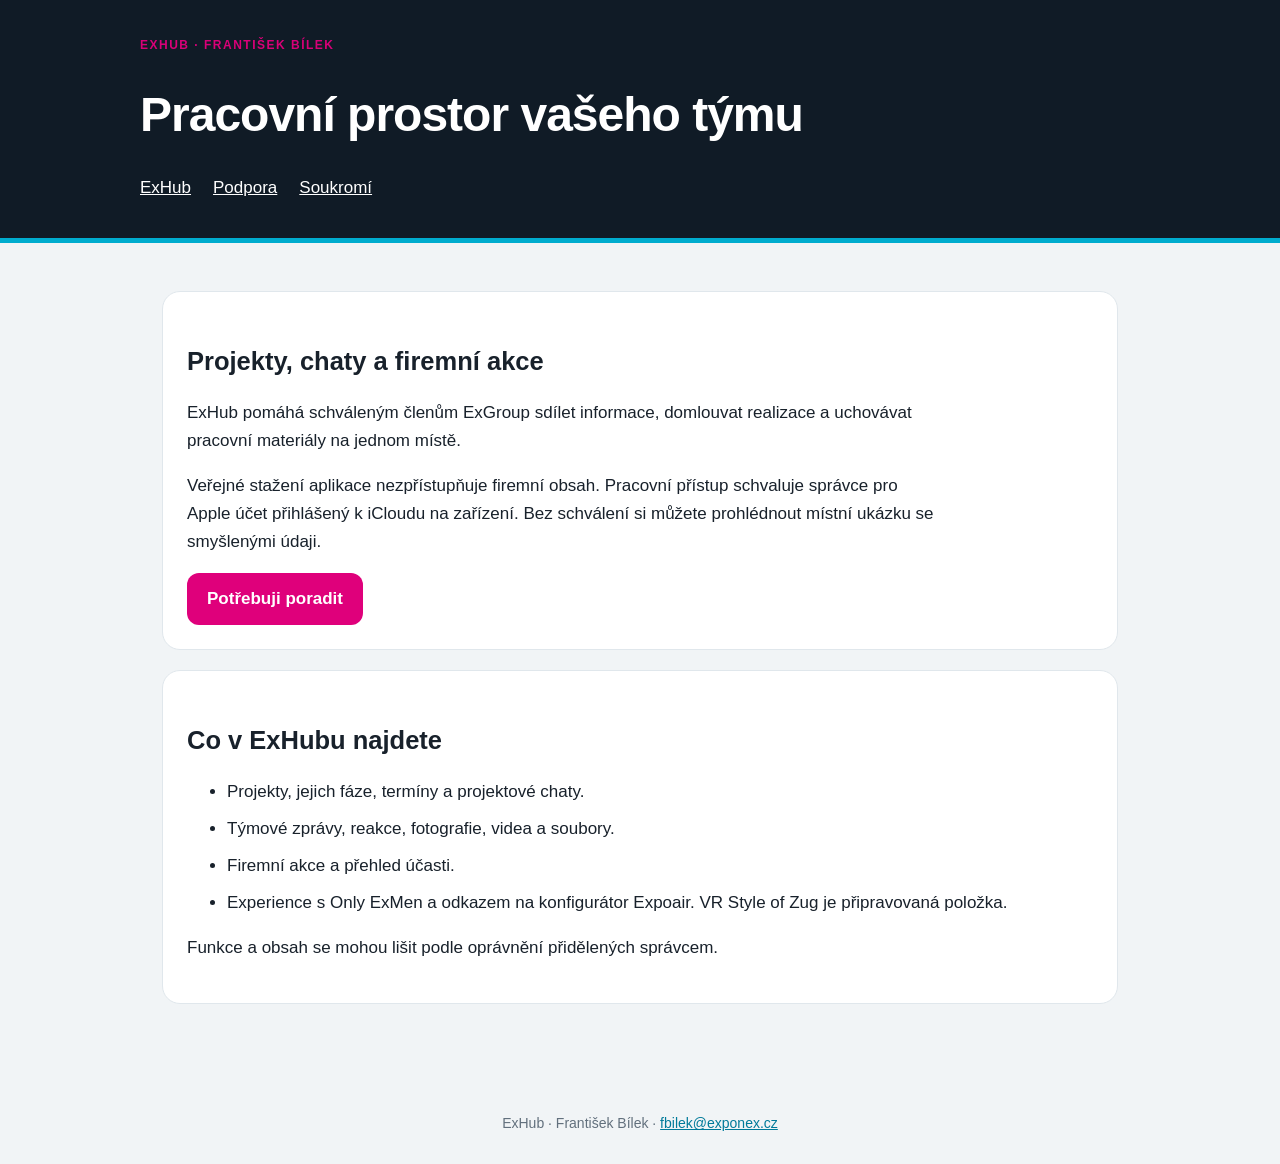
==== index.html @ 1b3cdbbd "Add files via upload Přidání webu podpory ExHub" ====
<!doctype html><html lang="cs"><meta charset="utf-8"><meta name="viewport" content="width=device-width,initial-scale=1"><title>Pracovní prostor vašeho týmu</title><link rel="stylesheet" href="style.css"><header><div class="tag">ExHub · František Bílek</div><h1>Pracovní prostor vašeho týmu</h1><nav><a href="index.html">ExHub</a><a href="support.html">Podpora</a><a href="privacy.html">Soukromí</a></nav></header><main><section><h2>Projekty, chaty a firemní akce</h2><p>ExHub pomáhá schváleným členům ExGroup sdílet informace, domlouvat realizace a uchovávat pracovní materiály na jednom místě.</p><p>Veřejné stažení aplikace nezpřístupňuje firemní obsah. Pracovní přístup schvaluje správce pro Apple účet přihlášený k iCloudu na zařízení. Bez schválení si můžete prohlédnout místní ukázku se smyšlenými údaji.</p><a class="button" href="support.html">Potřebuji poradit</a></section><section><h2>Co v ExHubu najdete</h2><ul><li>Projekty, jejich fáze, termíny a projektové chaty.</li><li>Týmové zprávy, reakce, fotografie, videa a soubory.</li><li>Firemní akce a přehled účasti.</li><li>Experience s Only ExMen a odkazem na konfigurátor Expoair. VR Style of Zug je připravovaná položka.</li></ul><p>Funkce a obsah se mohou lišit podle oprávnění přidělených správcem.</p></section></main><footer>ExHub · František Bílek · <a href="mailto:fbilek@exponex.cz">fbilek@exponex.cz</a></footer></html>
---- style.css ----
*{box-sizing:border-box}body{margin:0;font:17px/1.65 -apple-system,BlinkMacSystemFont,"Segoe UI",sans-serif;color:#18212b;background:#f1f4f6}header{padding:36px max(22px,calc((100% - 1000px)/2));background:#101b26;color:white;border-bottom:5px solid #00acce}header a{color:white}main{max-width:1000px;padding:28px 22px 60px;margin:auto}nav{display:flex;gap:22px;flex-wrap:wrap}a{color:#007a9a}h1{font-size:clamp(30px,5vw,48px);line-height:1.12;letter-spacing:-1px}h2{line-height:1.25;margin-top:30px}section,.card{background:white;border:1px solid #e0e7ec;border-radius:18px;padding:24px;margin:20px 0}p{max-width:80ch}li{margin:9px 0}.tag{color:#d90078;font-weight:700;text-transform:uppercase;letter-spacing:1.5px;font-size:12px}.button{display:inline-block;background:#df007b;color:white;text-decoration:none;padding:12px 20px;border-radius:12px;font-weight:700}small{color:#67747d}table{width:100%;border-collapse:collapse}td,th{padding:12px;border-bottom:1px solid #dde4e9;text-align:left;vertical-align:top}pre{white-space:pre-wrap;overflow-wrap:anywhere;background:#eef5f8;padding:16px;border-radius:10px;font-size:14px}code{overflow-wrap:anywhere}.warning{border-left:5px solid #df007b}.screens{display:grid;grid-template-columns:repeat(auto-fit,minmax(140px,1fr));gap:16px}.screens img{width:100%;border:1px solid #d8e0e6;border-radius:12px}footer{padding:28px;text-align:center;font-size:14px;color:#62707d}@media print{body{background:white}header{background:white;color:black;padding:0;border-bottom:2px solid #333}header a{color:black}section{break-inside:avoid}nav{display:none}main{padding:0}.screens{grid-template-columns:repeat(3,1fr)}}
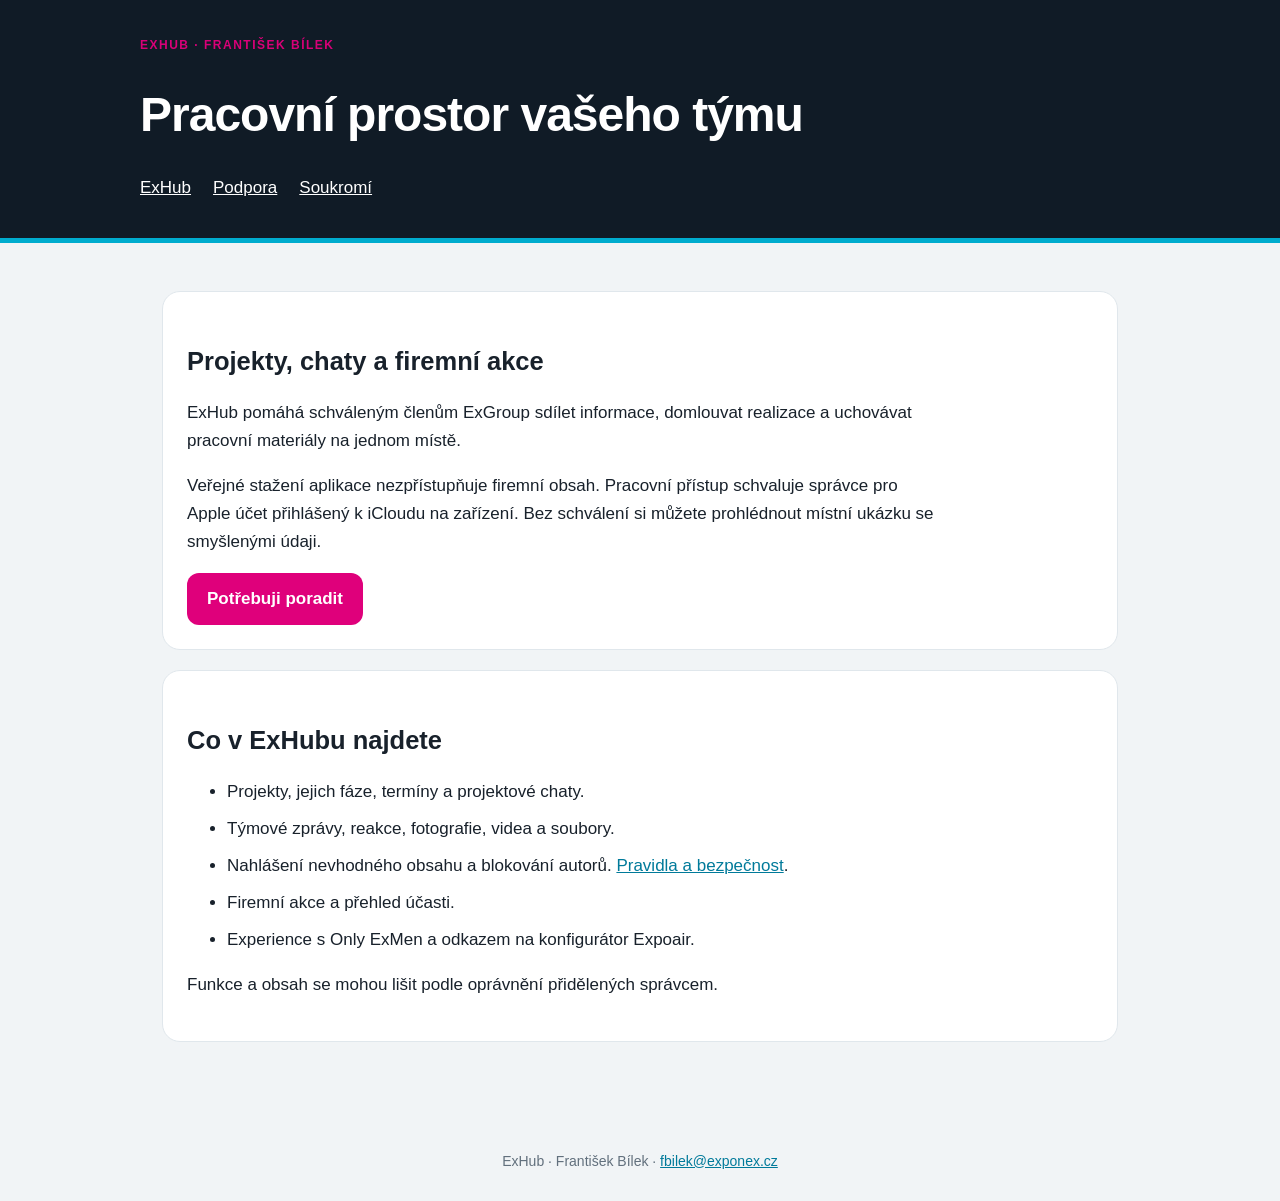
==== commit e1ba34ad: "Add files via upload" ====
--- a/index.html
+++ b/index.html
@@ -1 +1 @@
-<!doctype html><html lang="cs"><meta charset="utf-8"><meta name="viewport" content="width=device-width,initial-scale=1"><title>Pracovní prostor vašeho týmu</title><link rel="stylesheet" href="style.css"><header><div class="tag">ExHub · František Bílek</div><h1>Pracovní prostor vašeho týmu</h1><nav><a href="index.html">ExHub</a><a href="support.html">Podpora</a><a href="privacy.html">Soukromí</a></nav></header><main><section><h2>Projekty, chaty a firemní akce</h2><p>ExHub pomáhá schváleným členům ExGroup sdílet informace, domlouvat realizace a uchovávat pracovní materiály na jednom místě.</p><p>Veřejné stažení aplikace nezpřístupňuje firemní obsah. Pracovní přístup schvaluje správce pro Apple účet přihlášený k iCloudu na zařízení. Bez schválení si můžete prohlédnout místní ukázku se smyšlenými údaji.</p><a class="button" href="support.html">Potřebuji poradit</a></section><section><h2>Co v ExHubu najdete</h2><ul><li>Projekty, jejich fáze, termíny a projektové chaty.</li><li>Týmové zprávy, reakce, fotografie, videa a soubory.</li><li>Firemní akce a přehled účasti.</li><li>Experience s Only ExMen a odkazem na konfigurátor Expoair. VR Style of Zug je připravovaná položka.</li></ul><p>Funkce a obsah se mohou lišit podle oprávnění přidělených správcem.</p></section></main><footer>ExHub · František Bílek · <a href="mailto:fbilek@exponex.cz">fbilek@exponex.cz</a></footer></html>+<!doctype html><html lang="cs"><meta charset="utf-8"><meta name="viewport" content="width=device-width,initial-scale=1"><title>Pracovní prostor vašeho týmu</title><link rel="stylesheet" href="style.css"><header><div class="tag">ExHub · František Bílek</div><h1>Pracovní prostor vašeho týmu</h1><nav><a href="index.html">ExHub</a><a href="support.html">Podpora</a><a href="privacy.html">Soukromí</a></nav></header><main><section><h2>Projekty, chaty a firemní akce</h2><p>ExHub pomáhá schváleným členům ExGroup sdílet informace, domlouvat realizace a uchovávat pracovní materiály na jednom místě.</p><p>Veřejné stažení aplikace nezpřístupňuje firemní obsah. Pracovní přístup schvaluje správce pro Apple účet přihlášený k iCloudu na zařízení. Bez schválení si můžete prohlédnout místní ukázku se smyšlenými údaji.</p><a class="button" href="support.html">Potřebuji poradit</a></section><section><h2>Co v ExHubu najdete</h2><ul><li>Projekty, jejich fáze, termíny a projektové chaty.</li><li>Týmové zprávy, reakce, fotografie, videa a soubory.</li><li>Nahlášení nevhodného obsahu a blokování autorů. <a href="support.html#pravidla">Pravidla a bezpečnost</a>.</li><li>Firemní akce a přehled účasti.</li><li>Experience s Only ExMen a odkazem na konfigurátor Expoair.</li></ul><p>Funkce a obsah se mohou lišit podle oprávnění přidělených správcem.</p></section></main><footer>ExHub · František Bílek · <a href="mailto:fbilek@exponex.cz">fbilek@exponex.cz</a></footer></html>
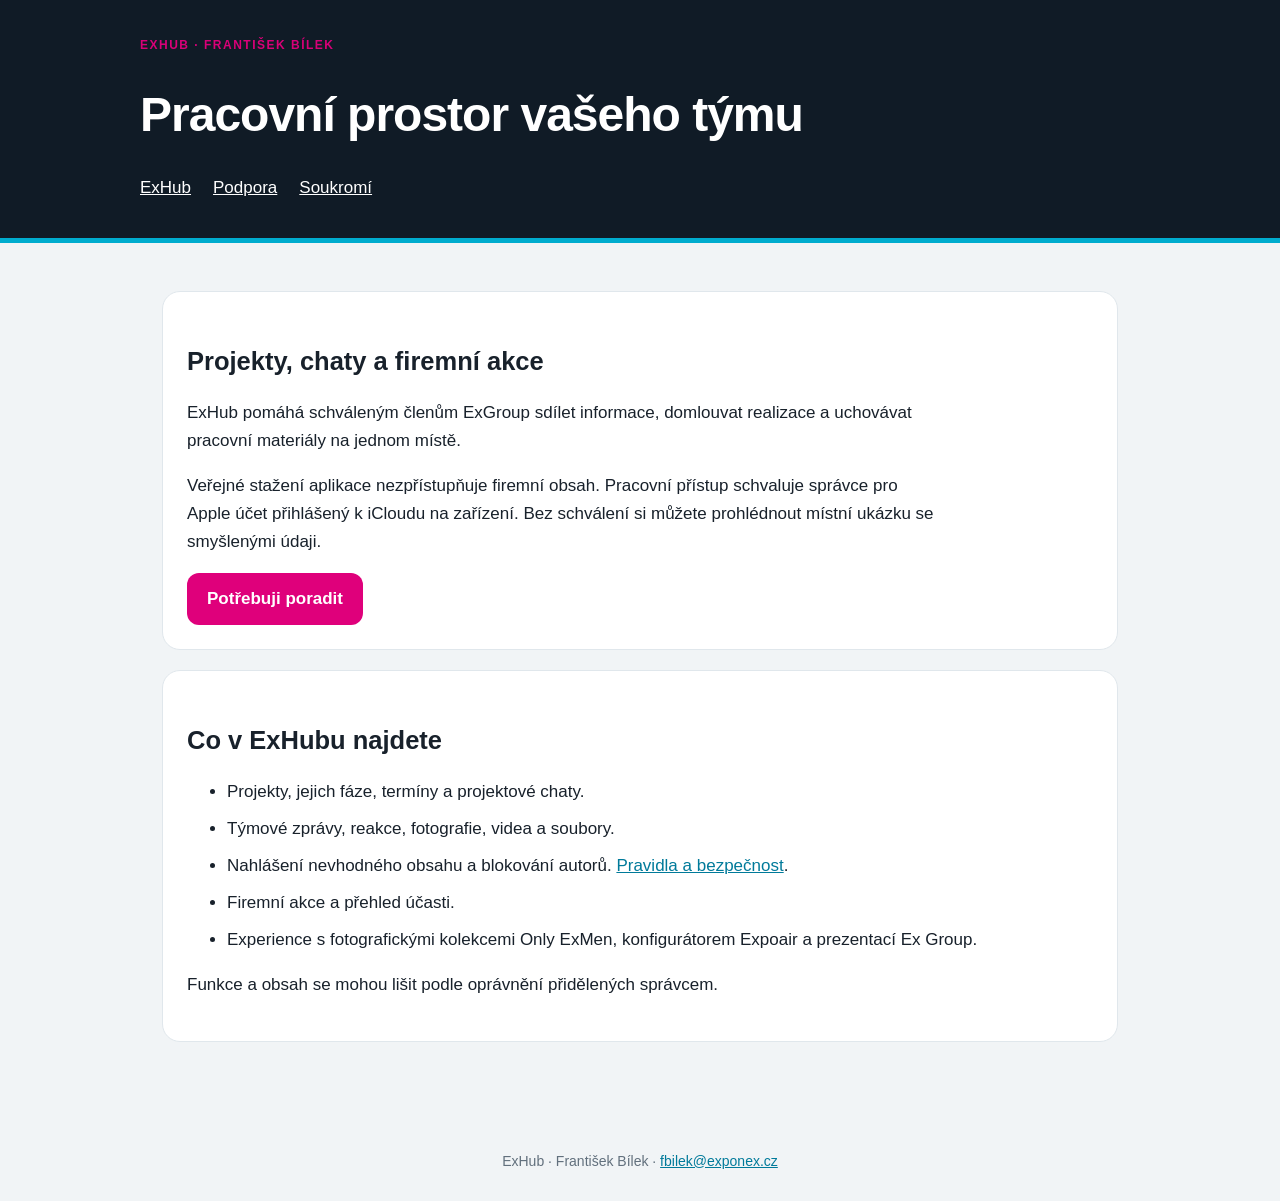
==== commit 330ac967: "Add files via upload" ====
--- a/index.html
+++ b/index.html
@@ -1 +1 @@
-<!doctype html><html lang="cs"><meta charset="utf-8"><meta name="viewport" content="width=device-width,initial-scale=1"><title>Pracovní prostor vašeho týmu</title><link rel="stylesheet" href="style.css"><header><div class="tag">ExHub · František Bílek</div><h1>Pracovní prostor vašeho týmu</h1><nav><a href="index.html">ExHub</a><a href="support.html">Podpora</a><a href="privacy.html">Soukromí</a></nav></header><main><section><h2>Projekty, chaty a firemní akce</h2><p>ExHub pomáhá schváleným členům ExGroup sdílet informace, domlouvat realizace a uchovávat pracovní materiály na jednom místě.</p><p>Veřejné stažení aplikace nezpřístupňuje firemní obsah. Pracovní přístup schvaluje správce pro Apple účet přihlášený k iCloudu na zařízení. Bez schválení si můžete prohlédnout místní ukázku se smyšlenými údaji.</p><a class="button" href="support.html">Potřebuji poradit</a></section><section><h2>Co v ExHubu najdete</h2><ul><li>Projekty, jejich fáze, termíny a projektové chaty.</li><li>Týmové zprávy, reakce, fotografie, videa a soubory.</li><li>Nahlášení nevhodného obsahu a blokování autorů. <a href="support.html#pravidla">Pravidla a bezpečnost</a>.</li><li>Firemní akce a přehled účasti.</li><li>Experience s Only ExMen a odkazem na konfigurátor Expoair.</li></ul><p>Funkce a obsah se mohou lišit podle oprávnění přidělených správcem.</p></section></main><footer>ExHub · František Bílek · <a href="mailto:fbilek@exponex.cz">fbilek@exponex.cz</a></footer></html>+<!doctype html><html lang="cs"><meta charset="utf-8"><meta name="viewport" content="width=device-width,initial-scale=1"><title>Pracovní prostor vašeho týmu</title><link rel="stylesheet" href="style.css"><header><div class="tag">ExHub · František Bílek</div><h1>Pracovní prostor vašeho týmu</h1><nav><a href="index.html">ExHub</a><a href="support.html">Podpora</a><a href="privacy.html">Soukromí</a></nav></header><main><section><h2>Projekty, chaty a firemní akce</h2><p>ExHub pomáhá schváleným členům ExGroup sdílet informace, domlouvat realizace a uchovávat pracovní materiály na jednom místě.</p><p>Veřejné stažení aplikace nezpřístupňuje firemní obsah. Pracovní přístup schvaluje správce pro Apple účet přihlášený k iCloudu na zařízení. Bez schválení si můžete prohlédnout místní ukázku se smyšlenými údaji.</p><a class="button" href="support.html">Potřebuji poradit</a></section><section><h2>Co v ExHubu najdete</h2><ul><li>Projekty, jejich fáze, termíny a projektové chaty.</li><li>Týmové zprávy, reakce, fotografie, videa a soubory.</li><li>Nahlášení nevhodného obsahu a blokování autorů. <a href="support.html#pravidla">Pravidla a bezpečnost</a>.</li><li>Firemní akce a přehled účasti.</li><li>Experience s fotografickými kolekcemi Only ExMen, konfigurátorem Expoair a prezentací Ex Group.</li></ul><p>Funkce a obsah se mohou lišit podle oprávnění přidělených správcem.</p></section></main><footer>ExHub · František Bílek · <a href="mailto:fbilek@exponex.cz">fbilek@exponex.cz</a></footer></html>
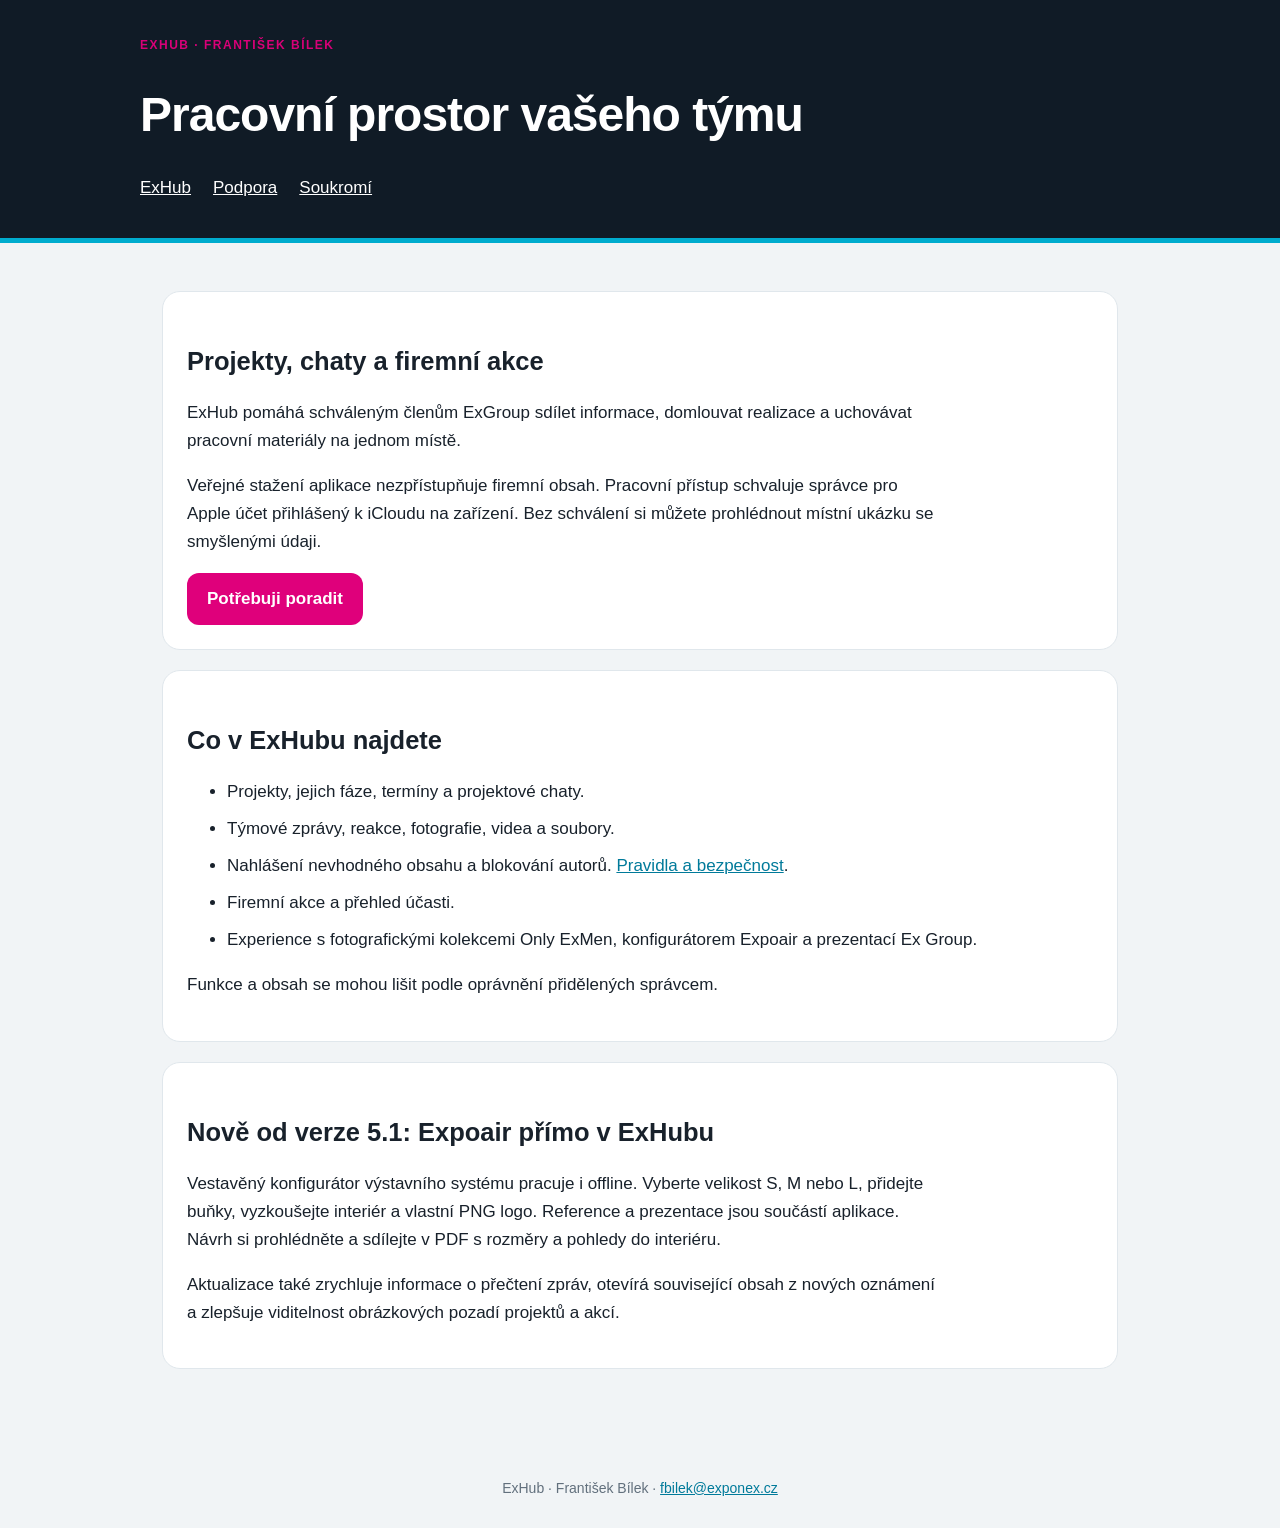
==== commit 21e385b2: "Add files via upload" ====
--- a/index.html
+++ b/index.html
@@ -1 +1 @@
-<!doctype html><html lang="cs"><meta charset="utf-8"><meta name="viewport" content="width=device-width,initial-scale=1"><title>Pracovní prostor vašeho týmu</title><link rel="stylesheet" href="style.css"><header><div class="tag">ExHub · František Bílek</div><h1>Pracovní prostor vašeho týmu</h1><nav><a href="index.html">ExHub</a><a href="support.html">Podpora</a><a href="privacy.html">Soukromí</a></nav></header><main><section><h2>Projekty, chaty a firemní akce</h2><p>ExHub pomáhá schváleným členům ExGroup sdílet informace, domlouvat realizace a uchovávat pracovní materiály na jednom místě.</p><p>Veřejné stažení aplikace nezpřístupňuje firemní obsah. Pracovní přístup schvaluje správce pro Apple účet přihlášený k iCloudu na zařízení. Bez schválení si můžete prohlédnout místní ukázku se smyšlenými údaji.</p><a class="button" href="support.html">Potřebuji poradit</a></section><section><h2>Co v ExHubu najdete</h2><ul><li>Projekty, jejich fáze, termíny a projektové chaty.</li><li>Týmové zprávy, reakce, fotografie, videa a soubory.</li><li>Nahlášení nevhodného obsahu a blokování autorů. <a href="support.html#pravidla">Pravidla a bezpečnost</a>.</li><li>Firemní akce a přehled účasti.</li><li>Experience s fotografickými kolekcemi Only ExMen, konfigurátorem Expoair a prezentací Ex Group.</li></ul><p>Funkce a obsah se mohou lišit podle oprávnění přidělených správcem.</p></section></main><footer>ExHub · František Bílek · <a href="mailto:fbilek@exponex.cz">fbilek@exponex.cz</a></footer></html>+<!doctype html><html lang="cs"><meta charset="utf-8"><meta name="viewport" content="width=device-width,initial-scale=1"><title>Pracovní prostor vašeho týmu</title><link rel="stylesheet" href="style.css"><header><div class="tag">ExHub · František Bílek</div><h1>Pracovní prostor vašeho týmu</h1><nav><a href="index.html">ExHub</a><a href="support.html">Podpora</a><a href="privacy.html">Soukromí</a></nav></header><main><section><h2>Projekty, chaty a firemní akce</h2><p>ExHub pomáhá schváleným členům ExGroup sdílet informace, domlouvat realizace a uchovávat pracovní materiály na jednom místě.</p><p>Veřejné stažení aplikace nezpřístupňuje firemní obsah. Pracovní přístup schvaluje správce pro Apple účet přihlášený k iCloudu na zařízení. Bez schválení si můžete prohlédnout místní ukázku se smyšlenými údaji.</p><a class="button" href="support.html">Potřebuji poradit</a></section><section><h2>Co v ExHubu najdete</h2><ul><li>Projekty, jejich fáze, termíny a projektové chaty.</li><li>Týmové zprávy, reakce, fotografie, videa a soubory.</li><li>Nahlášení nevhodného obsahu a blokování autorů. <a href="support.html#pravidla">Pravidla a bezpečnost</a>.</li><li>Firemní akce a přehled účasti.</li><li>Experience s fotografickými kolekcemi Only ExMen, konfigurátorem Expoair a prezentací Ex Group.</li></ul><p>Funkce a obsah se mohou lišit podle oprávnění přidělených správcem.</p></section><section><h2>Nově od verze 5.1: Expoair přímo v ExHubu</h2><p>Vestavěný konfigurátor výstavního systému pracuje i offline. Vyberte velikost S, M nebo L, přidejte buňky, vyzkoušejte interiér a vlastní PNG logo. Reference a prezentace jsou součástí aplikace. Návrh si prohlédněte a sdílejte v PDF s rozměry a pohledy do interiéru.</p><p>Aktualizace také zrychluje informace o přečtení zpráv, otevírá související obsah z nových oznámení a zlepšuje viditelnost obrázkových pozadí projektů a akcí.</p></section></main><footer>ExHub · František Bílek · <a href="mailto:fbilek@exponex.cz">fbilek@exponex.cz</a></footer></html>
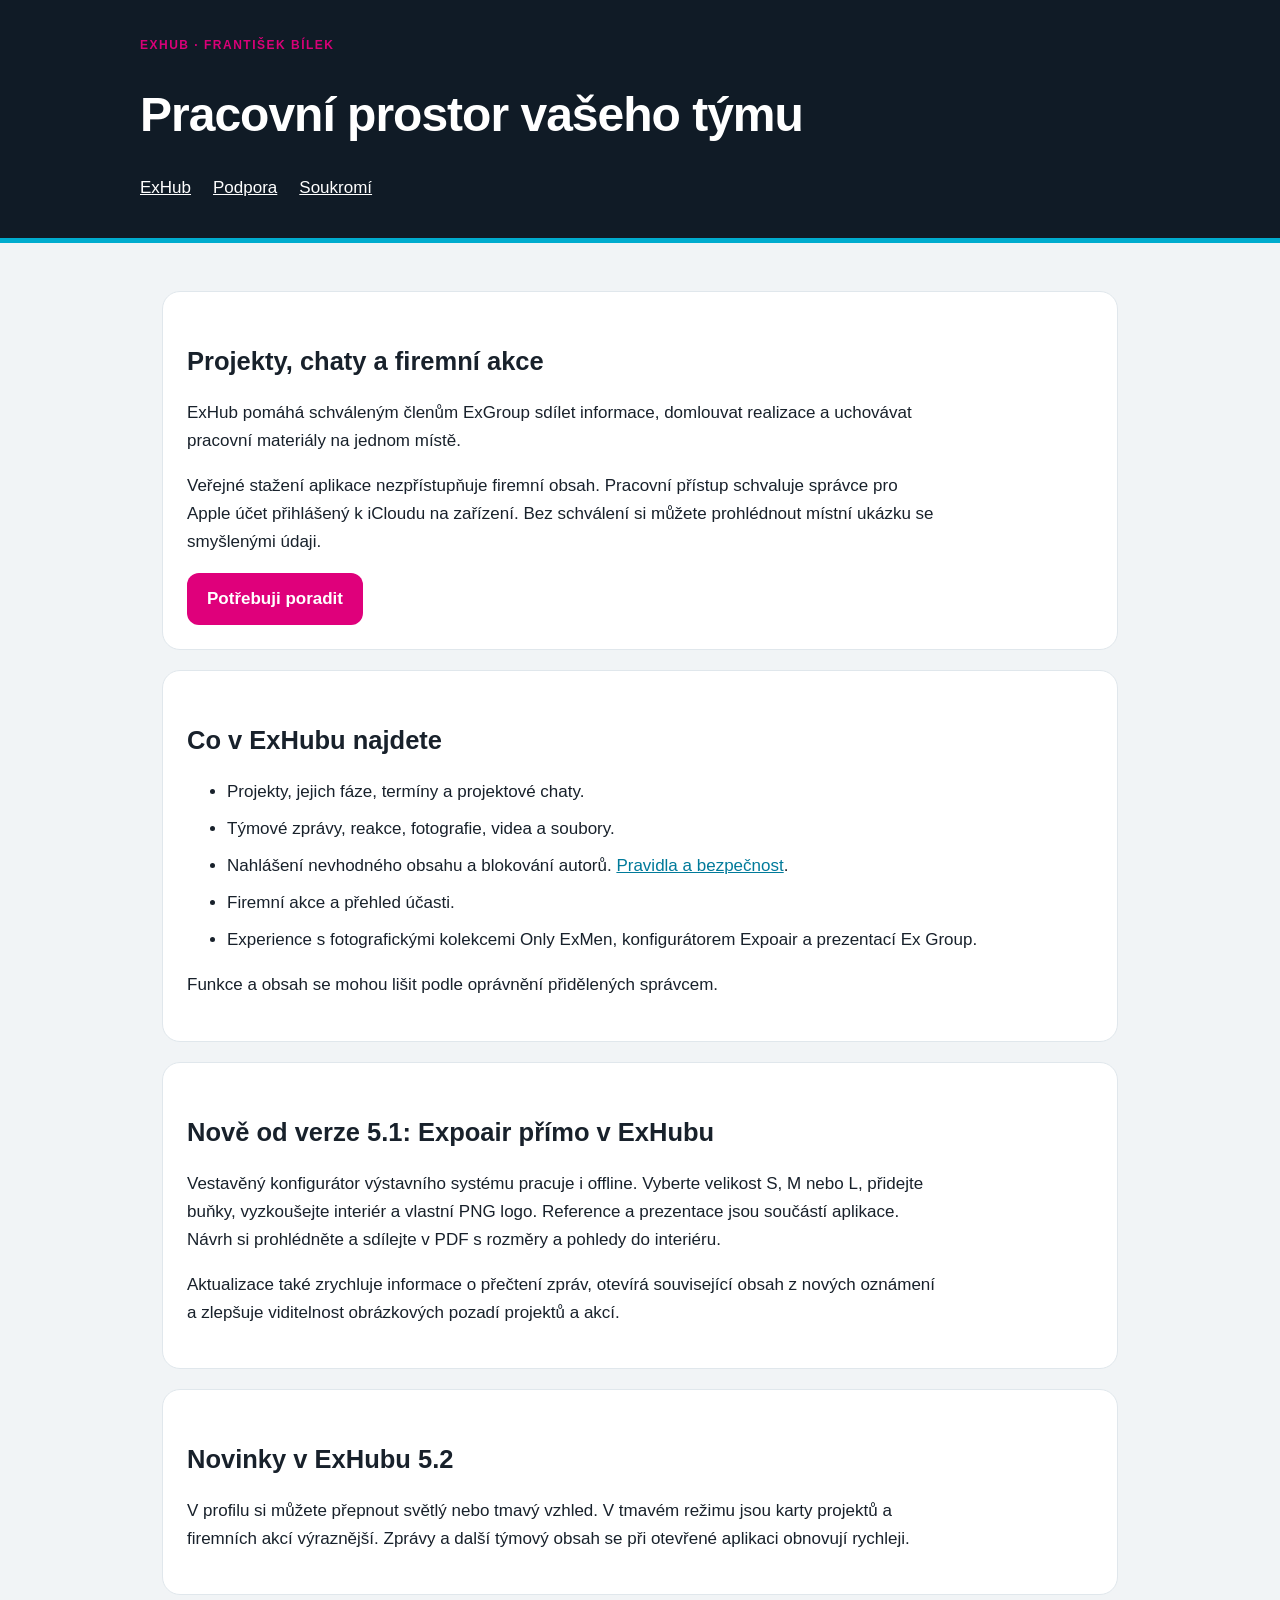
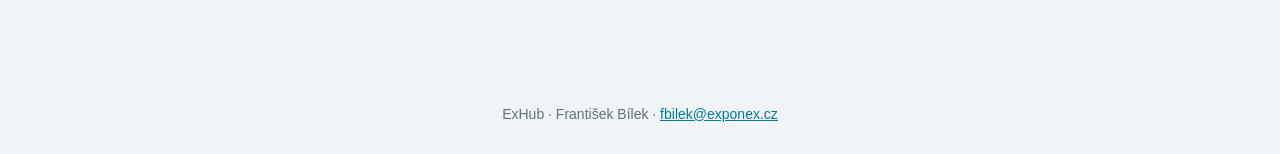
==== commit 539d51e0: "Add files via upload" ====
--- a/index.html
+++ b/index.html
@@ -1 +1 @@
-<!doctype html><html lang="cs"><meta charset="utf-8"><meta name="viewport" content="width=device-width,initial-scale=1"><title>Pracovní prostor vašeho týmu</title><link rel="stylesheet" href="style.css"><header><div class="tag">ExHub · František Bílek</div><h1>Pracovní prostor vašeho týmu</h1><nav><a href="index.html">ExHub</a><a href="support.html">Podpora</a><a href="privacy.html">Soukromí</a></nav></header><main><section><h2>Projekty, chaty a firemní akce</h2><p>ExHub pomáhá schváleným členům ExGroup sdílet informace, domlouvat realizace a uchovávat pracovní materiály na jednom místě.</p><p>Veřejné stažení aplikace nezpřístupňuje firemní obsah. Pracovní přístup schvaluje správce pro Apple účet přihlášený k iCloudu na zařízení. Bez schválení si můžete prohlédnout místní ukázku se smyšlenými údaji.</p><a class="button" href="support.html">Potřebuji poradit</a></section><section><h2>Co v ExHubu najdete</h2><ul><li>Projekty, jejich fáze, termíny a projektové chaty.</li><li>Týmové zprávy, reakce, fotografie, videa a soubory.</li><li>Nahlášení nevhodného obsahu a blokování autorů. <a href="support.html#pravidla">Pravidla a bezpečnost</a>.</li><li>Firemní akce a přehled účasti.</li><li>Experience s fotografickými kolekcemi Only ExMen, konfigurátorem Expoair a prezentací Ex Group.</li></ul><p>Funkce a obsah se mohou lišit podle oprávnění přidělených správcem.</p></section><section><h2>Nově od verze 5.1: Expoair přímo v ExHubu</h2><p>Vestavěný konfigurátor výstavního systému pracuje i offline. Vyberte velikost S, M nebo L, přidejte buňky, vyzkoušejte interiér a vlastní PNG logo. Reference a prezentace jsou součástí aplikace. Návrh si prohlédněte a sdílejte v PDF s rozměry a pohledy do interiéru.</p><p>Aktualizace také zrychluje informace o přečtení zpráv, otevírá související obsah z nových oznámení a zlepšuje viditelnost obrázkových pozadí projektů a akcí.</p></section></main><footer>ExHub · František Bílek · <a href="mailto:fbilek@exponex.cz">fbilek@exponex.cz</a></footer></html>
+<!doctype html><html lang="cs"><meta charset="utf-8"><meta name="viewport" content="width=device-width,initial-scale=1"><title>Pracovní prostor vašeho týmu</title><link rel="stylesheet" href="style.css"><header><div class="tag">ExHub · František Bílek</div><h1>Pracovní prostor vašeho týmu</h1><nav><a href="index.html">ExHub</a><a href="support.html">Podpora</a><a href="privacy.html">Soukromí</a></nav></header><main><section><h2>Projekty, chaty a firemní akce</h2><p>ExHub pomáhá schváleným členům ExGroup sdílet informace, domlouvat realizace a uchovávat pracovní materiály na jednom místě.</p><p>Veřejné stažení aplikace nezpřístupňuje firemní obsah. Pracovní přístup schvaluje správce pro Apple účet přihlášený k iCloudu na zařízení. Bez schválení si můžete prohlédnout místní ukázku se smyšlenými údaji.</p><a class="button" href="support.html">Potřebuji poradit</a></section><section><h2>Co v ExHubu najdete</h2><ul><li>Projekty, jejich fáze, termíny a projektové chaty.</li><li>Týmové zprávy, reakce, fotografie, videa a soubory.</li><li>Nahlášení nevhodného obsahu a blokování autorů. <a href="support.html#pravidla">Pravidla a bezpečnost</a>.</li><li>Firemní akce a přehled účasti.</li><li>Experience s fotografickými kolekcemi Only ExMen, konfigurátorem Expoair a prezentací Ex Group.</li></ul><p>Funkce a obsah se mohou lišit podle oprávnění přidělených správcem.</p></section><section><h2>Nově od verze 5.1: Expoair přímo v ExHubu</h2><p>Vestavěný konfigurátor výstavního systému pracuje i offline. Vyberte velikost S, M nebo L, přidejte buňky, vyzkoušejte interiér a vlastní PNG logo. Reference a prezentace jsou součástí aplikace. Návrh si prohlédněte a sdílejte v PDF s rozměry a pohledy do interiéru.</p><p>Aktualizace také zrychluje informace o přečtení zpráv, otevírá související obsah z nových oznámení a zlepšuje viditelnost obrázkových pozadí projektů a akcí.</p></section><section><h2>Novinky v ExHubu 5.2</h2><p>V profilu si můžete přepnout světlý nebo tmavý vzhled. V tmavém režimu jsou karty projektů a firemních akcí výraznější. Zprávy a další týmový obsah se při otevřené aplikaci obnovují rychleji.</p></section></main><footer>ExHub · František Bílek · <a href="mailto:fbilek@exponex.cz">fbilek@exponex.cz</a></footer></html>
